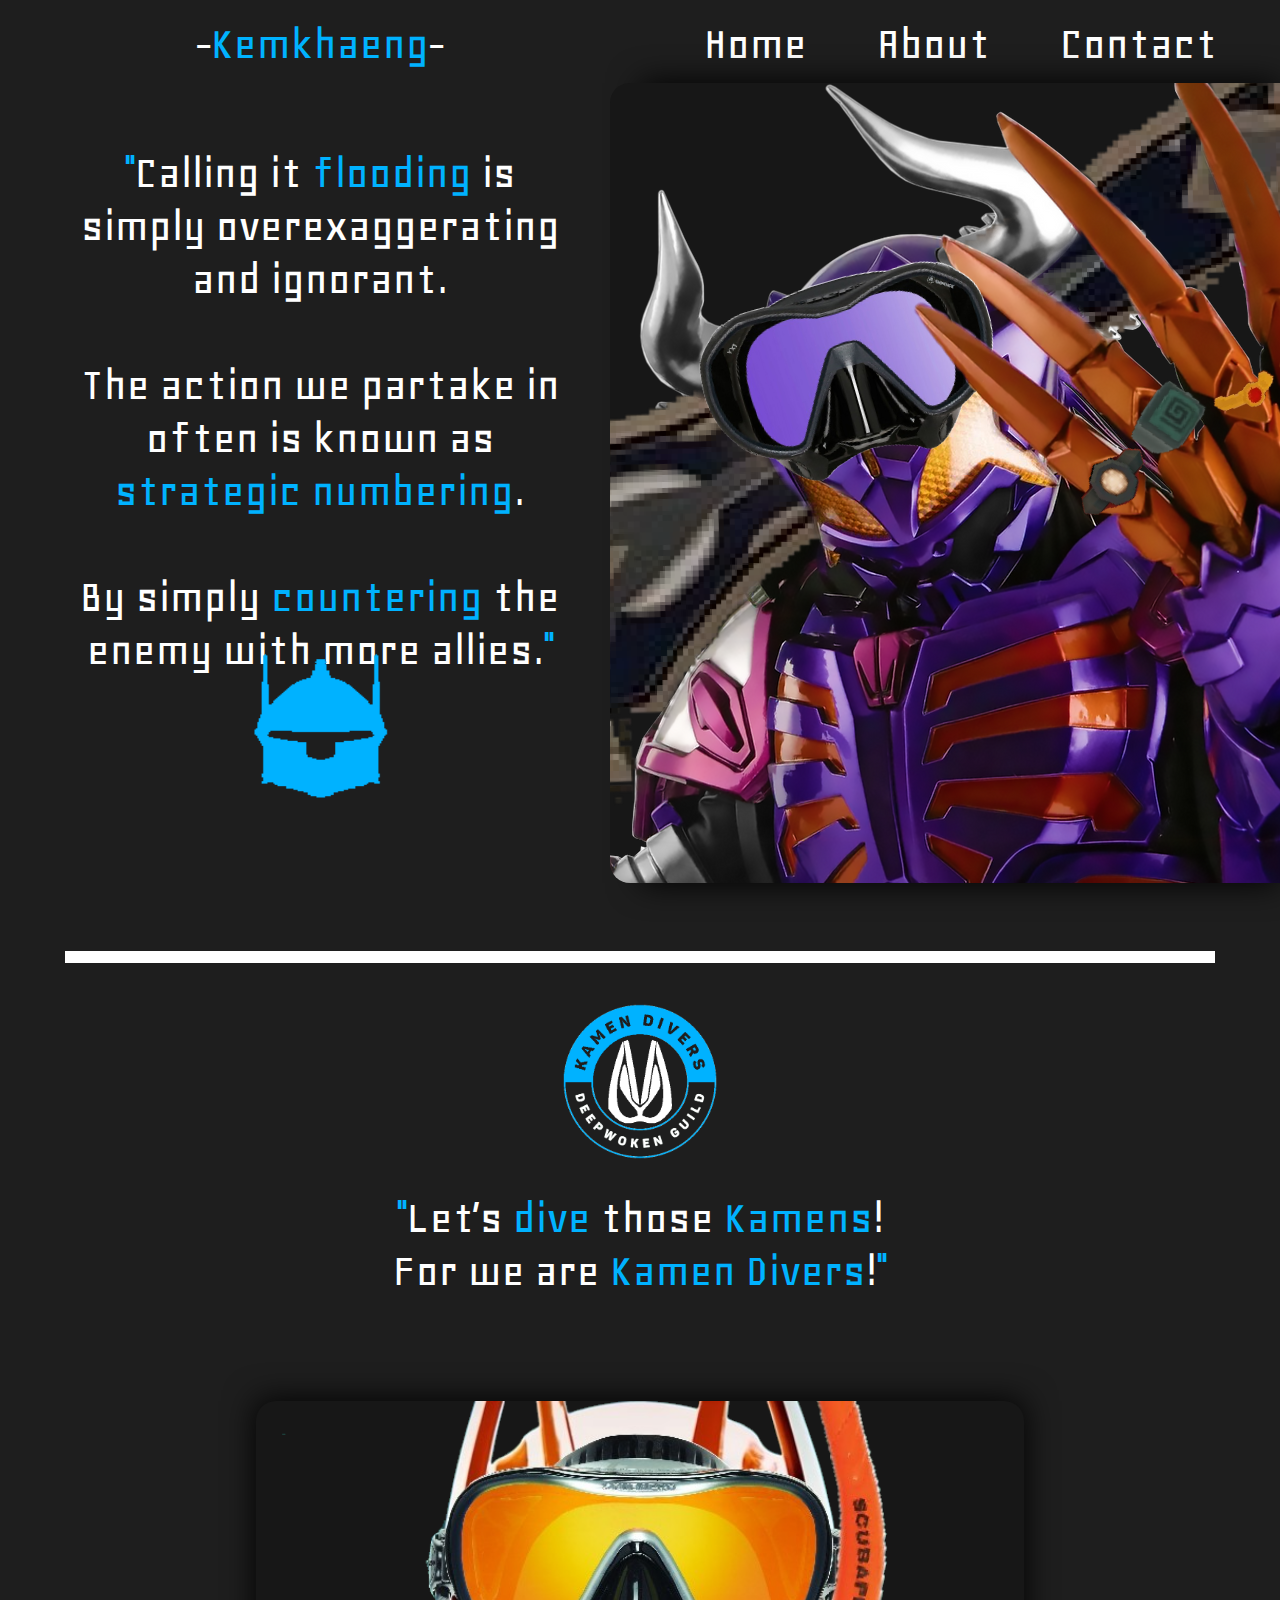
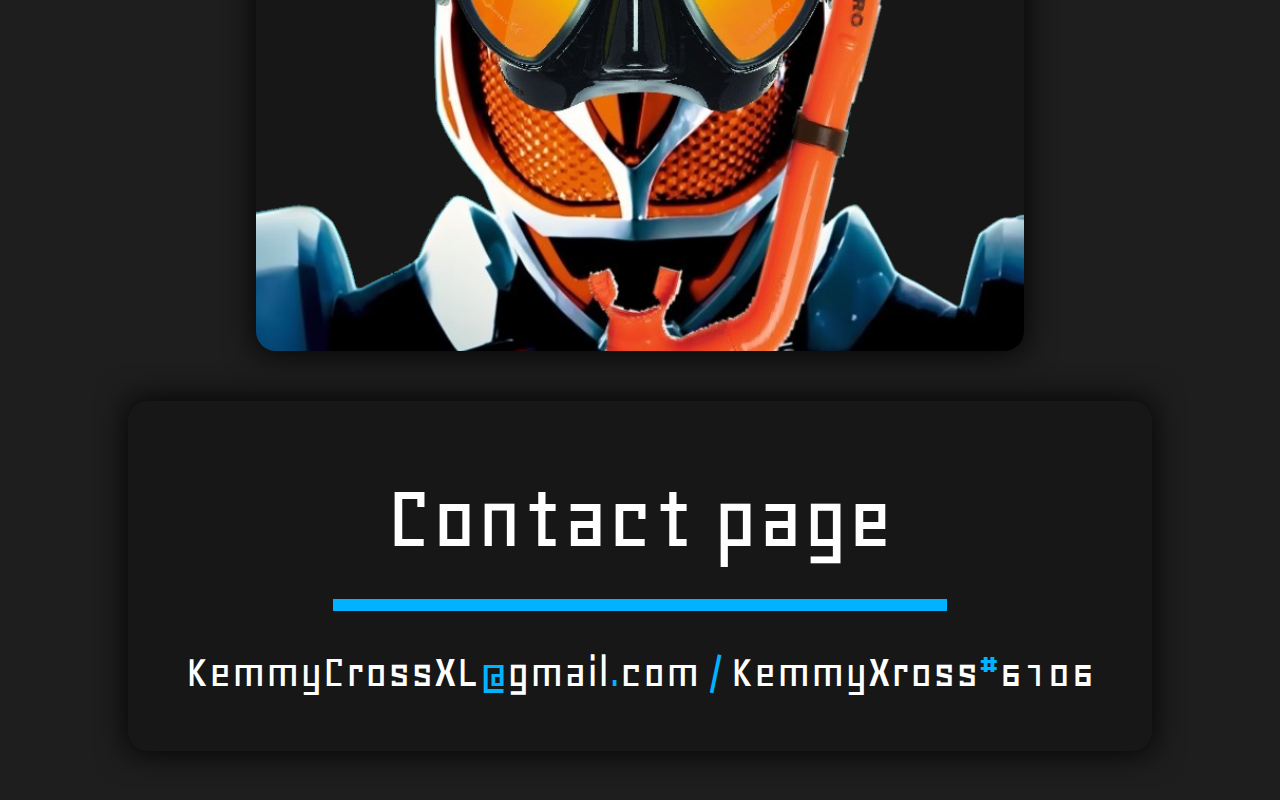
==== index.html @ 2e28d86e "first commit" ====
<!DOCTYPE html>
<html lang="en">
<head>
    <meta charset="UTF-8">
    <meta http-equiv="X-UA-Compatible" content="IE=edge">
    <meta name="viewport" content="width=device-width, initial-scale=1.0">
    <title>Document</title>
    <link rel="stylesheet" href="Home.css">
</head>
<body>
    <div id="container">
        <div id="navbar">
            <div id="menu" class="small white">
                <span>Home</span>
                <span>About</span>
                <span>Contact</span>
            </div>
        </div>

        <div id="namebar">
            <span class="white small">-<span class="blue">Kemkhaeng</span>-</span>
        </div>

        <div id="hero">
            <h1 id="intro" class="white small"><span class="blue">"</span>Calling it <span class="blue">flooding</span> is simply overexaggerating and ignorant.<br><br> The action we partake in often is known as <span class="blue">strategic numbering</span>.<br><br> By simply <span class="blue">countering</span> the enemy with more allies.<span class="blue">"</span></h1>
            <img id="sigil" src="images/sigihlm.png" alt="Rogue Logo">
        </div>

        <div id="buffa">
            <div id="buffablur"></div>
            <div id="buffaframe">
                <img src="images/buffanobg.png" alt="Kamen Rider Buffa">
            </div>
        </div>

        <div id="line">
            <div id="theline"></div>
        </div>

        <div id="diver">
            <img id="logo" src="images/DiverLogoBlue.png" alt="Logo">
            <h1 id="diverquote" class="small white"><br><br><br><span class="blue">"</span>Let’s <span class="blue">dive</span> those <span class="blue">Kamens</span>!<br>For we are <span class="blue">Kamen Divers</span>!<span class="blue">"</span></h1>
        </div>

        <div id="geat">
            <div id="geatblur"></div>
            <div id="geatframe">
                <img src="images/diver color.png" alt="Kamen Rider Geats">
            </div>
        </div>

        <div id="foot">
            <div id="footblur"></div>
            <div id="footframe">
                <h1 id="contactpage">Contact page</h1>
                <div id="footline"></div>
                <div id="links">
                    <span id="mail">KemmyCrossXL<span class="blue">@</span>gmail<span class="blue">.</span>com <span class="blue">/</span></span>
                    <span id="disc">KemmyXross<span class="blue">#</span>6106</span>
                </div>
            </div>
        </div>
    </div>
</body>
</html>
---- Home.css ----
@import url('https://fonts.googleapis.com/css2?family=Geo&family=Space+Mono&display=swap');

.blue {color: #00B2FF;}
.white {color: white;}
.small {
    position: absolute;
    font-weight: 500;
    font-size: 48px;
    line-height: 53px;
}

body {
    background: #1E1E1E;
    font-family: 'Geo', sans-serif;
    margin: 0;
}

#container {
    display: grid;
    grid-template-rows: 50px 900px 50px 400px 600px 400px;
    grid-template-columns: repeat(4, 1fr);
}

#navbar {
    background: #1E1E1E;
    margin: 1px;
    margin-top: 18px;
    grid-row: 1 / 2;
    grid-column: 3 / 5;
    display: flex;
    justify-content: center;
}
#menu span {padding: 0 30px;}

#namebar {
    background: #1E1E1E;
    margin: 1px;
    margin-top: 18px;
    grid-row: 1 / 2;
    grid-column: 1 / 3;
    display: flex;
    justify-content: center;
}

#hero {
    background: #1E1E1E;
    margin: 1px;
    grid-row: 2 / 3;
    grid-column: 1 / 3;
    text-align: center;
    display: flex;
    justify-content: center;
    padding: 10% 0;
}
#intro {width: 40%;} #robin {font-size: 96px;}
#sigil {
    position: absolute;
    bottom: 10%;
    width: 160px;
    height: 161px;
}

#buffa {
    background: #1E1E1E;
    margin: 1px;
    grid-row: 2 / 3;
    grid-column: 3 / 5;
    display: flex;
    justify-content: center;
    padding: 5% 0;
}
#buffablur {
    width: 700px;
    height: 800px;
    background: #000000;
    filter: blur(16.5px);
}
#buffaframe {
    position: absolute;
    width: 700px;
    height: 800px;
    background: #000000;
    border-radius: 20px;
    background: #171717;
    overflow: hidden;
    z-index: 1;
}

#line {
    background: #1E1E1E;
    margin: 1px;
    grid-row: 3 / 4;
    grid-column: 1 / 5;
    display: flex;
    justify-content: center;
}
#theline{
    width: 90%;
    height: 12px;
    background: #FFFFFF;
}

#diver {
    background: #1E1E1E;
    margin: 1px;
    grid-row: 4 / 5;
    grid-column: 1 / 5;
    display: flex;
    justify-content: center;
}
#logo {
    width: 160px;
    height: 161px;
    left: 636px;
    top: 886px;
}
#diverquote {
    text-align: center;
}

#geat {
    background: #1E1E1E;
    margin: 1px;
    grid-row: 5 / 6;
    grid-column: 1 / 5;
    display: flex;
    justify-content: center;
}
#geatblur {
    width: 60%;
    height: 550px;
    background: #000000;
    filter: blur(16.5px);
}
#geatframe {
    position: absolute;
    width: 60%;
    height: 550px;
    background: #000000;
    border-radius: 20px;
    background: #171717;
    overflow: hidden;
    z-index: 1;
    display: flex;
    justify-content: center;
}

#foot {
    background: #1E1E1E;
    margin: 1px;
    grid-row: 6 / 7;
    grid-column: 1 / 5;
    display: flex;
    justify-content: center;
}
#footblur {
    width: 80%;
    height: 350px;
    background: #000000;
    filter: blur(16.5px);
}
#footframe {
    position: absolute;
    width: 80%;
    height: 350px;
    background: #000000;
    border-radius: 20px;
    background: #171717;
    overflow: hidden;
    z-index: 1;
    display: flex;
    justify-content: center;
}
#contactpage {
    font-weight: 500;
    font-size: 96px;
    color: #FFFFFF;
}
#footline{
    position: absolute;
    bottom: 40%;
    width: 60%;
    height: 12px;
    background: #00B2FF;
}
#links {
    position: absolute;
    bottom: 15%;
    font-family: 'Geo';
    font-style: normal;
    font-weight: 500;
    font-size: 48px;
    text-align: center;
    color: #FFFFFF;
}
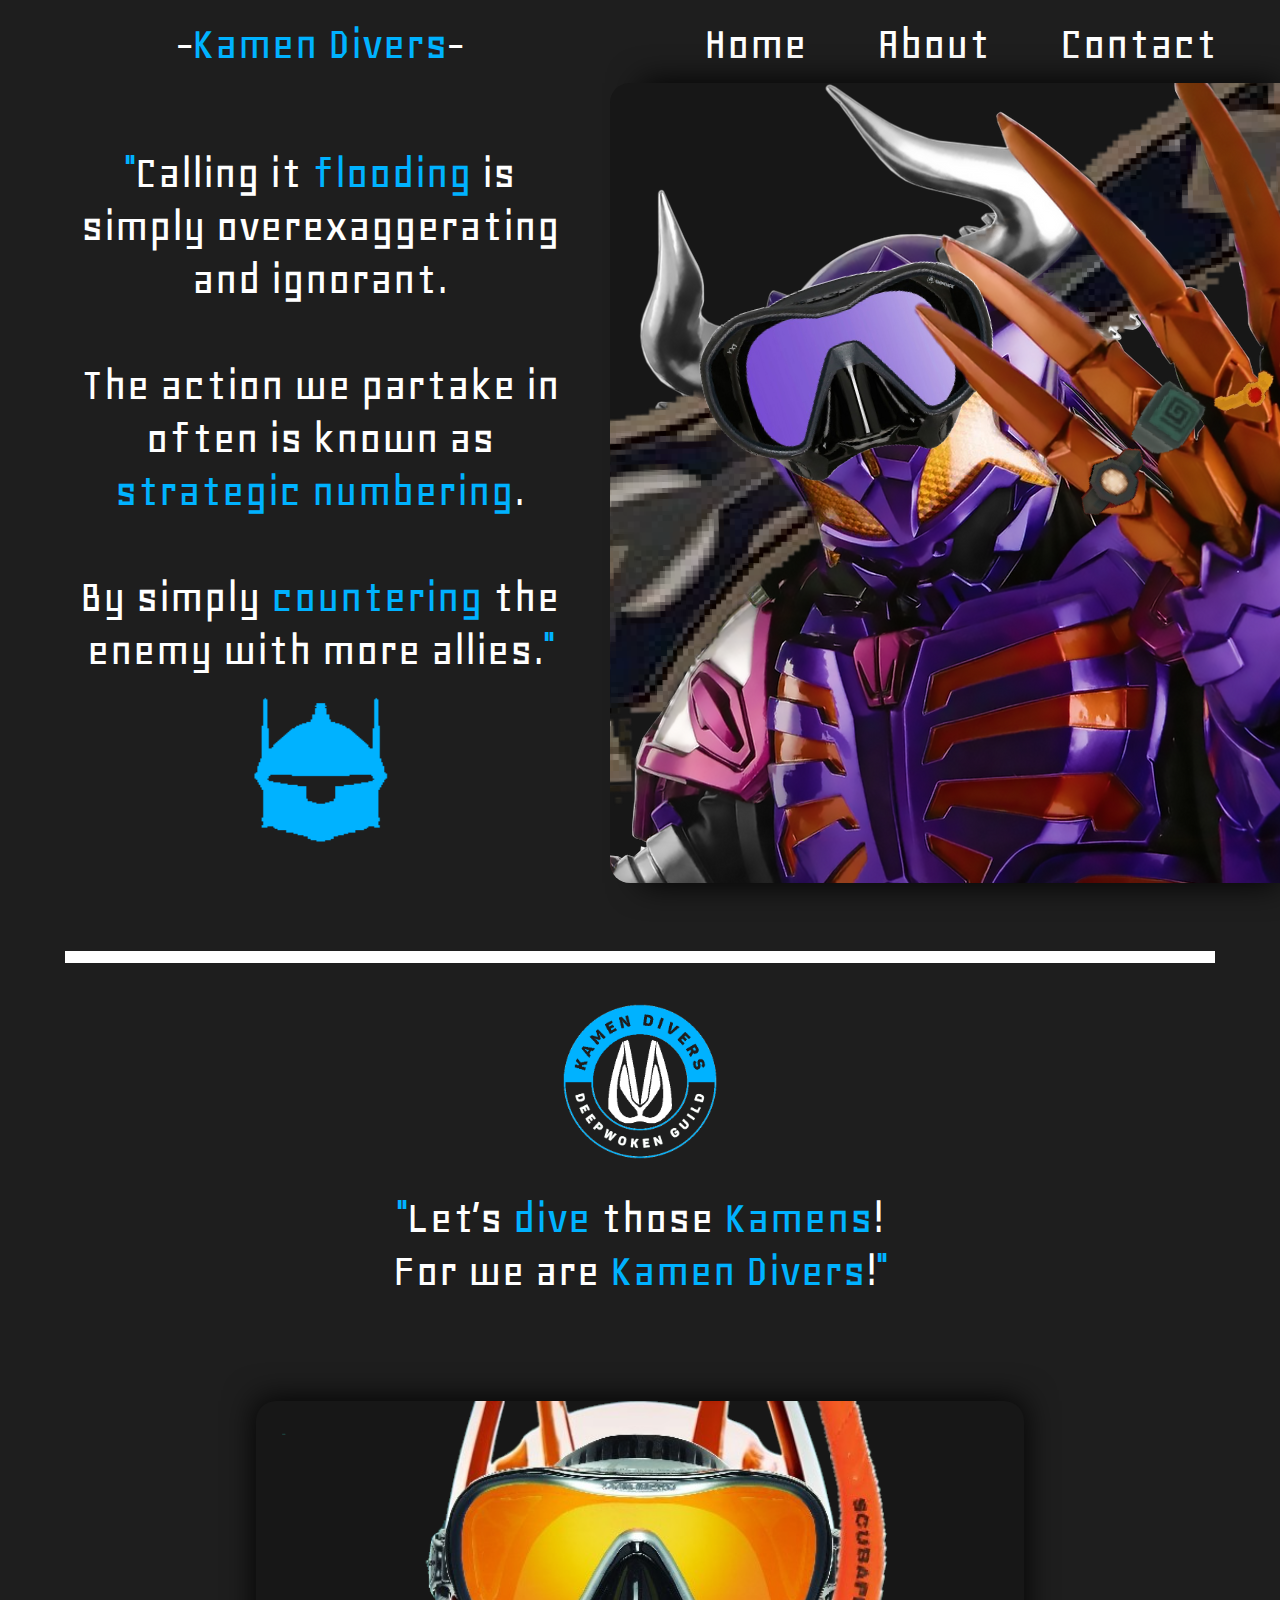
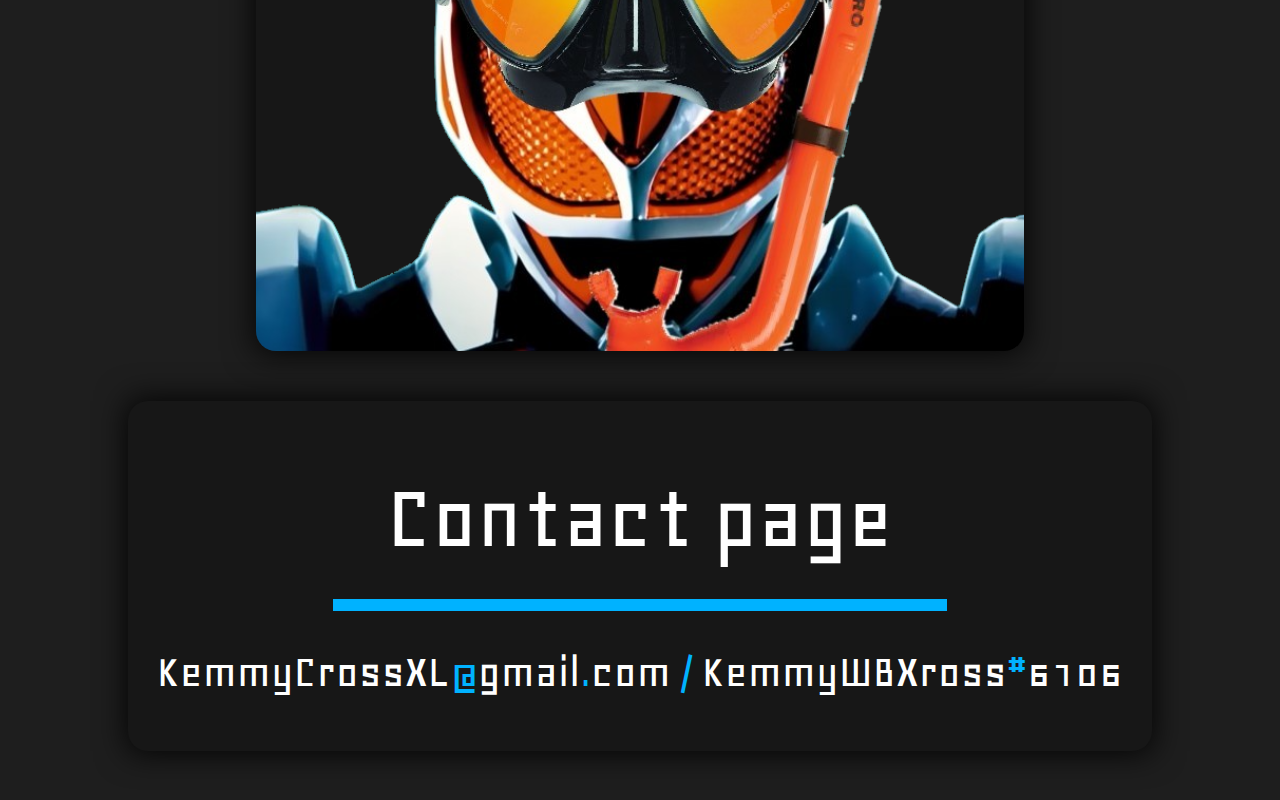
==== commit a2fe04b0: "Updated discord" ====
--- a/index.html
+++ b/index.html
@@ -18,7 +18,7 @@
         </div>
 
         <div id="namebar">
-            <span class="white small">-<span class="blue">Kemkhaeng</span>-</span>
+            <span class="white small">-<span class="blue">Kamen Divers</span>-</span>
         </div>
 
         <div id="hero">
@@ -56,7 +56,7 @@
                 <div id="footline"></div>
                 <div id="links">
                     <span id="mail">KemmyCrossXL<span class="blue">@</span>gmail<span class="blue">.</span>com <span class="blue">/</span></span>
-                    <span id="disc">KemmyXross<span class="blue">#</span>6106</span>
+                    <span id="disc">KemmyWBXross<span class="blue">#</span>6106</span>
                 </div>
             </div>
         </div>
--- a/Home.css
+++ b/Home.css
@@ -54,8 +54,8 @@
 }
 #intro {width: 40%;} #robin {font-size: 96px;}
 #sigil {
-    position: absolute;
-    bottom: 10%;
+    position: relative;
+    top: 75%;
     width: 160px;
     height: 161px;
 }
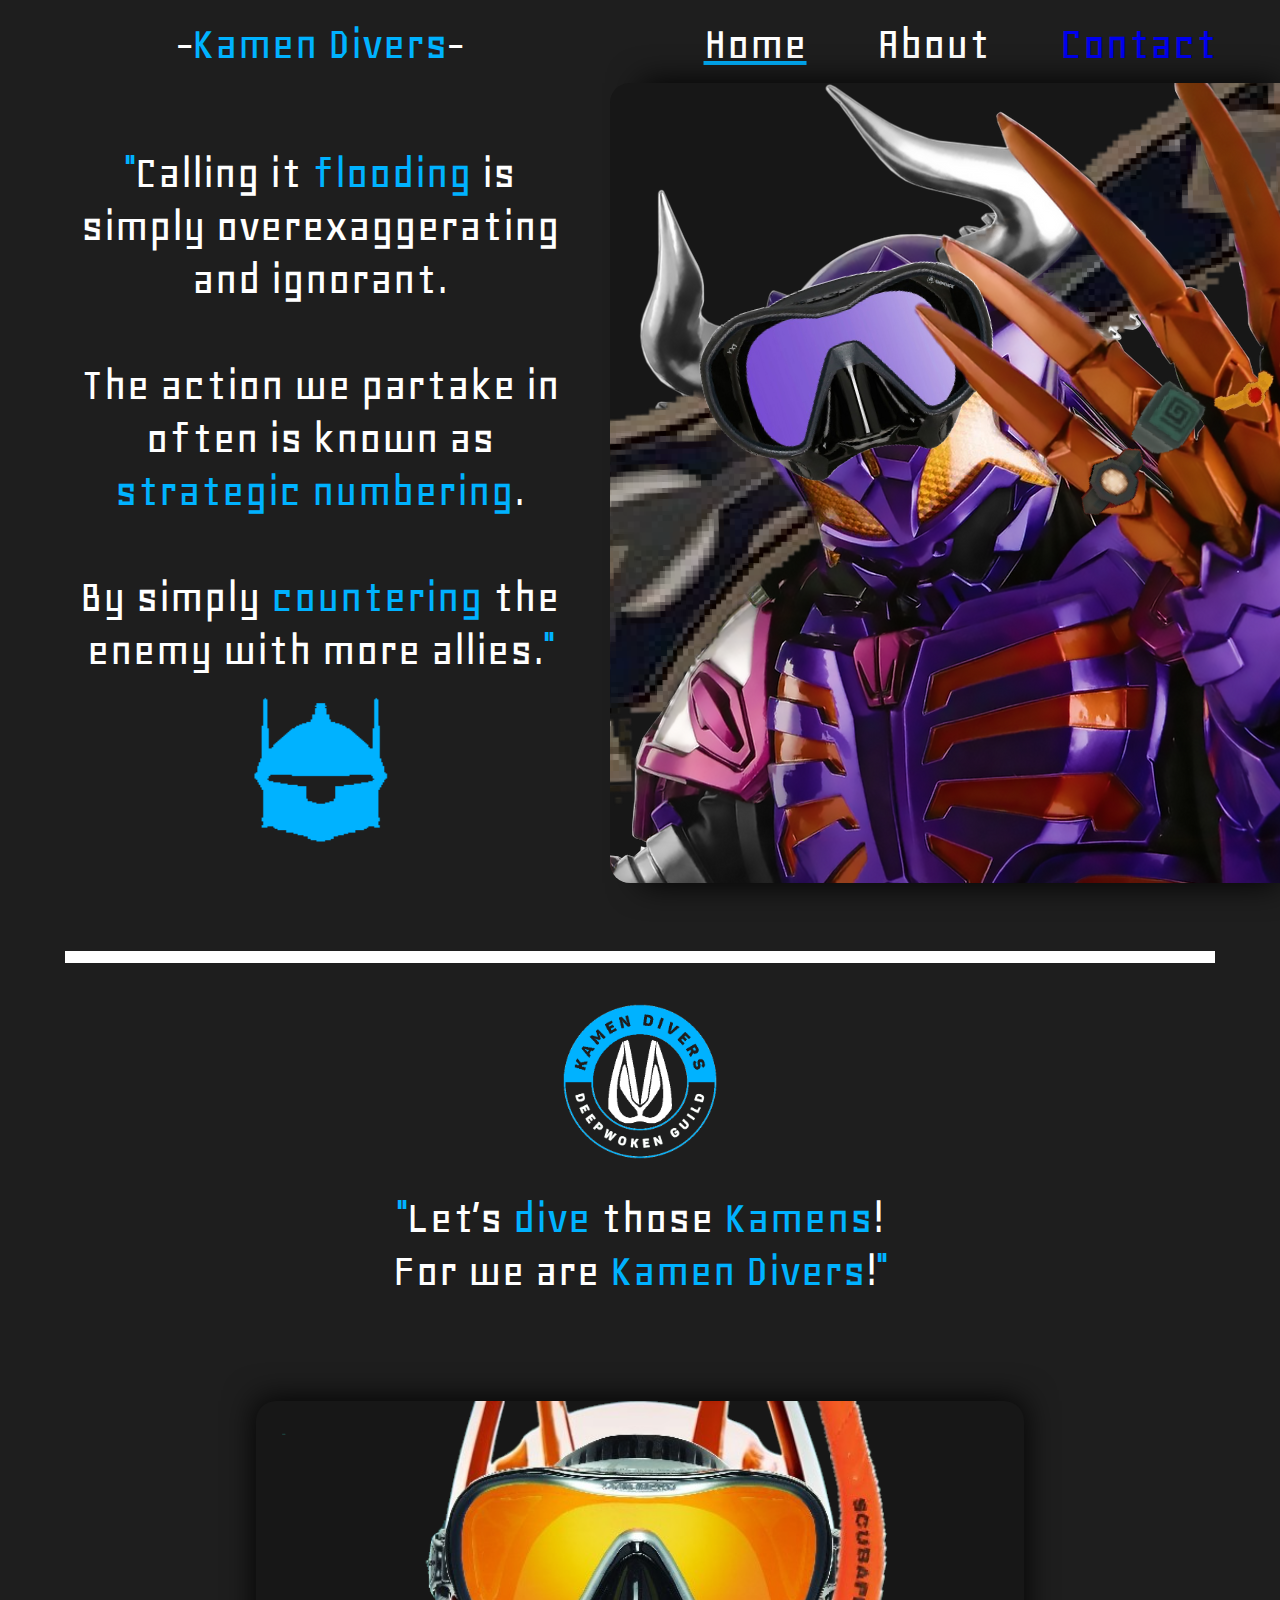
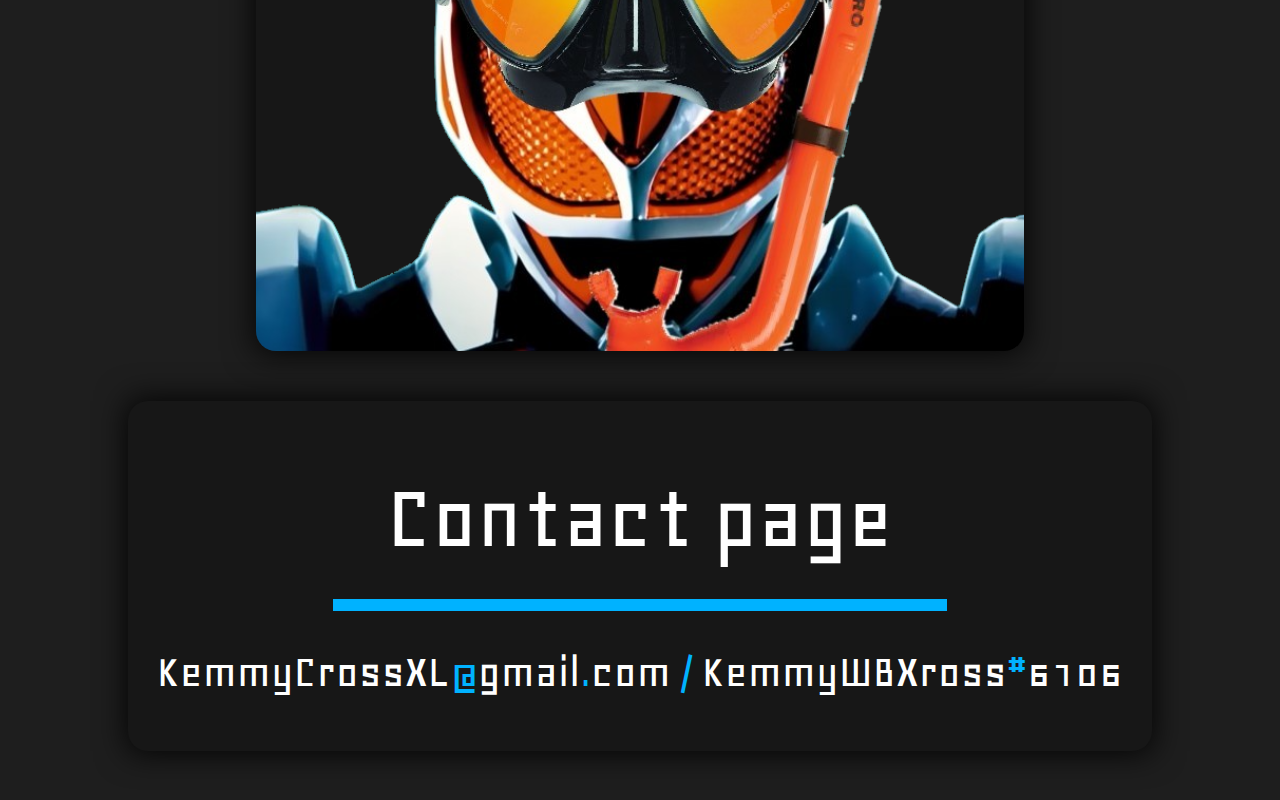
==== commit e140a8e4: "updated navbar styles" ====
--- a/index.html
+++ b/index.html
@@ -11,9 +11,9 @@
     <div id="container">
         <div id="navbar">
             <div id="menu" class="small white">
-                <span>Home</span>
-                <span>About</span>
-                <span>Contact</span>
+                <span id="home"><a href="">Home</a></span>
+                <span><a href="">About</a></span>
+                <span><a href="Contact.html">Contact</a></span>
             </div>
         </div>
 
--- a/Home.css
+++ b/Home.css
@@ -31,6 +31,20 @@
     justify-content: center;
 }
 #menu span {padding: 0 30px;}
+
+a:visited { 
+    text-decoration: none; 
+    color: white; 
+   }
+
+a:link { text-decoration: none; }
+a:hover { text-decoration: none; }
+a:active { text-decoration: none; }
+
+#home {
+    text-decoration: underline;
+    text-decoration-color: #00B2FF;
+}
 
 #namebar {
     background: #1E1E1E;
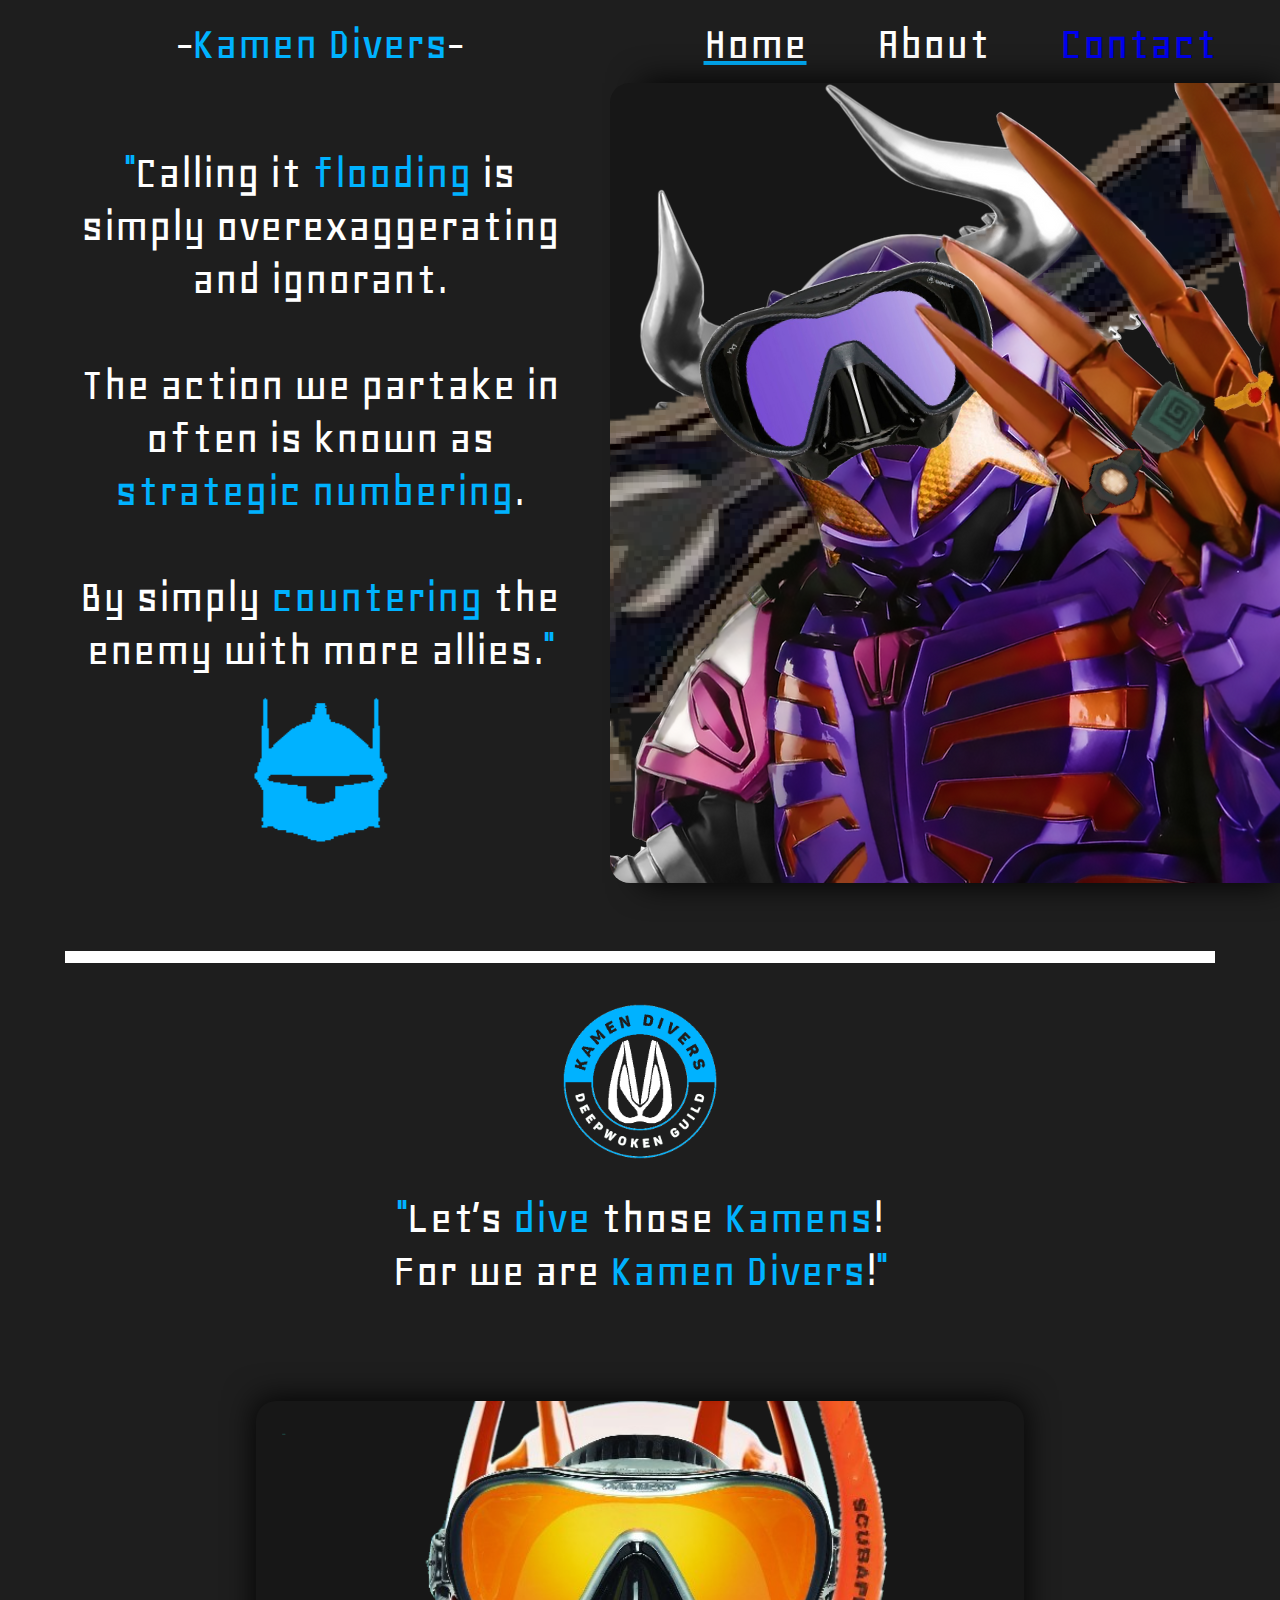
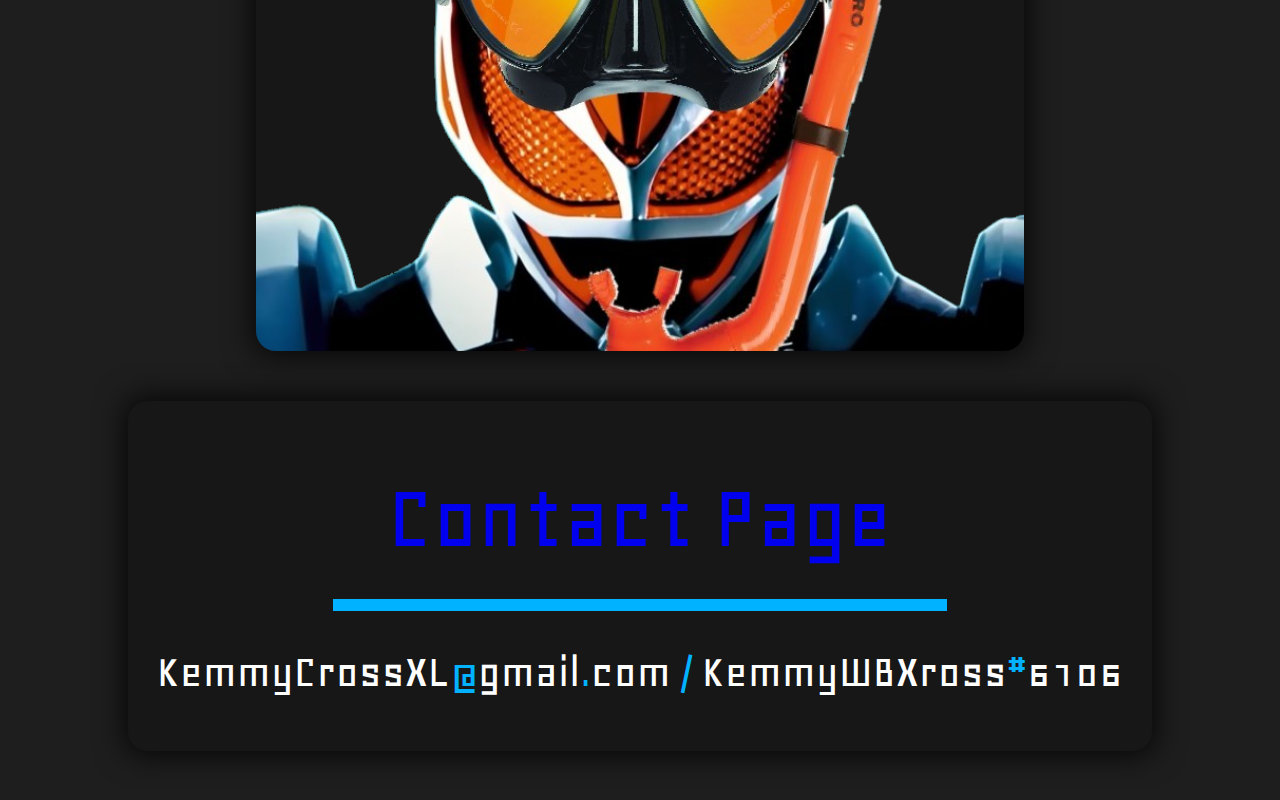
==== commit 716c591b: "footer link" ====
--- a/index.html
+++ b/index.html
@@ -52,7 +52,7 @@
         <div id="foot">
             <div id="footblur"></div>
             <div id="footframe">
-                <h1 id="contactpage">Contact page</h1>
+                <h1 id="contactpage"><a href="Contact.html">Contact Page</a></h1>
                 <div id="footline"></div>
                 <div id="links">
                     <span id="mail">KemmyCrossXL<span class="blue">@</span>gmail<span class="blue">.</span>com <span class="blue">/</span></span>
